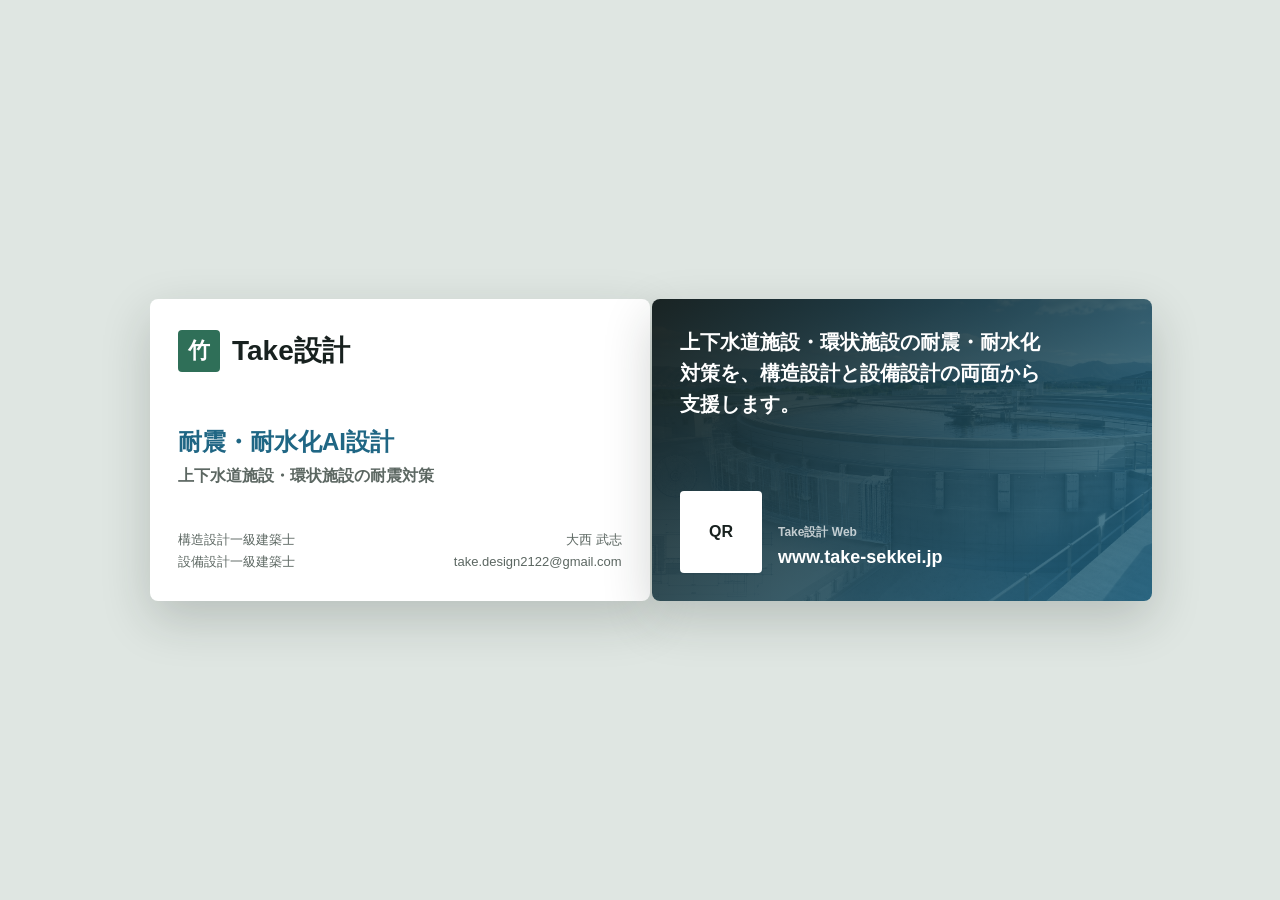
==== card.html @ 8c695004 "Initial Take設計 website" ====
<!doctype html>
<html lang="ja">
  <head>
    <meta charset="utf-8">
    <meta name="viewport" content="width=device-width, initial-scale=1">
    <title>Take設計 名刺案</title>
    <link rel="stylesheet" href="styles.css">
  </head>
  <body class="card-page">
    <main class="card-stage" aria-label="Take設計 名刺プレビュー">
      <section class="business-card front" aria-label="名刺 表面">
        <div class="card-brand">
          <span class="card-mark">竹</span>
          <span>Take設計</span>
        </div>
        <div class="card-main">
          <p class="card-title">耐震・耐水化AI設計</p>
          <p class="card-subtitle">上下水道施設・環状施設の耐震対策</p>
        </div>
        <div class="card-footer">
          <div>
            <p>構造設計一級建築士</p>
            <p>設備設計一級建築士</p>
          </div>
          <div class="card-person">
            <p>大西 武志</p>
            <p>take.design2122@gmail.com</p>
          </div>
        </div>
      </section>

      <section class="business-card back" aria-label="名刺 裏面">
        <p class="back-copy">
          上下水道施設・環状施設の耐震・耐水化対策を、構造設計と設備設計の両面から支援します。
        </p>
        <div class="back-bottom">
          <div class="qr-placeholder" aria-label="QRコード予定位置">QR</div>
          <div>
            <p class="web-label">Take設計 Web</p>
            <p class="web-url">www.take-sekkei.jp</p>
          </div>
        </div>
      </section>
    </main>
  </body>
</html>
---- styles.css ----
:root {
  --ink: #18211f;
  --muted: #5c6762;
  --line: #d9e1dc;
  --paper: #f7f7f2;
  --white: #ffffff;
  --green: #2f6f58;
  --blue: #1f6684;
  --copper: #a25f2d;
  --charcoal: #18211f;
}

* {
  box-sizing: border-box;
}

html {
  scroll-behavior: smooth;
}

body {
  margin: 0;
  color: var(--ink);
  background: var(--paper);
  font-family: -apple-system, BlinkMacSystemFont, "Hiragino Sans", "Yu Gothic", "YuGothic", "Noto Sans JP", sans-serif;
  line-height: 1.7;
}

a {
  color: inherit;
}

.site-header {
  position: fixed;
  z-index: 10;
  top: 0;
  left: 0;
  right: 0;
  display: flex;
  align-items: center;
  justify-content: space-between;
  gap: 24px;
  min-height: 68px;
  padding: 14px clamp(20px, 4vw, 56px);
  color: var(--white);
  background: rgba(16, 25, 23, 0.76);
  backdrop-filter: blur(14px);
  border-bottom: 1px solid rgba(255, 255, 255, 0.18);
}

.brand,
.nav {
  display: flex;
  align-items: center;
}

.brand {
  gap: 10px;
  text-decoration: none;
  font-weight: 700;
  font-size: 18px;
}

.brand-mark {
  display: grid;
  place-items: center;
  width: 34px;
  height: 34px;
  color: var(--charcoal);
  background: var(--white);
  border-radius: 4px;
  font-weight: 800;
}

.nav {
  gap: 18px;
  font-size: 14px;
}

.nav a {
  text-decoration: none;
  color: rgba(255, 255, 255, 0.86);
}

.hero {
  position: relative;
  min-height: 88vh;
  display: grid;
  align-items: end;
  overflow: hidden;
  background: var(--charcoal);
}

.hero-image,
.hero-shade {
  position: absolute;
  inset: 0;
}

.hero-image {
  width: 100%;
  height: 100%;
  object-fit: cover;
}

.hero-shade {
  background:
    linear-gradient(90deg, rgba(11, 19, 17, 0.86), rgba(11, 19, 17, 0.44) 46%, rgba(11, 19, 17, 0.18)),
    linear-gradient(0deg, rgba(11, 19, 17, 0.78), rgba(11, 19, 17, 0) 48%);
}

.hero-content {
  position: relative;
  z-index: 1;
  width: min(920px, 100%);
  padding: 150px clamp(20px, 6vw, 76px) 72px;
  color: var(--white);
}

.eyebrow,
.section-kicker {
  margin: 0 0 12px;
  color: var(--copper);
  font-size: 13px;
  font-weight: 800;
  letter-spacing: 0;
  text-transform: uppercase;
}

h1,
h2,
h3,
p {
  margin-top: 0;
}

h1 {
  margin-bottom: 14px;
  font-size: clamp(52px, 7vw, 92px);
  line-height: 1.04;
  font-weight: 800;
  letter-spacing: 0;
}

.hero-lead {
  margin-bottom: 12px;
  font-size: clamp(24px, 3vw, 38px);
  font-weight: 700;
}

.hero-copy {
  max-width: 680px;
  margin-bottom: 30px;
  color: rgba(255, 255, 255, 0.9);
  font-size: clamp(17px, 2vw, 22px);
}

.hero-actions {
  display: flex;
  flex-wrap: wrap;
  gap: 12px;
}

.primary-link,
.secondary-link {
  display: inline-flex;
  align-items: center;
  justify-content: center;
  min-height: 46px;
  padding: 10px 18px;
  border-radius: 4px;
  text-decoration: none;
  font-weight: 700;
}

.primary-link {
  background: var(--white);
  color: var(--charcoal);
}

.secondary-link {
  color: var(--white);
  border: 1px solid rgba(255, 255, 255, 0.48);
}

.section {
  padding: 76px clamp(20px, 5vw, 72px);
}

.section-inner {
  width: min(1120px, 100%);
  margin: 0 auto;
}

.intro {
  background: var(--white);
}

.intro-grid,
.work-layout,
.credentials-grid {
  display: grid;
  grid-template-columns: minmax(220px, 0.8fr) minmax(280px, 1.2fr);
  gap: clamp(28px, 5vw, 72px);
  align-items: start;
}

h2 {
  margin-bottom: 18px;
  font-size: clamp(28px, 4vw, 44px);
  line-height: 1.24;
  letter-spacing: 0;
}

.intro-grid p:last-child,
.note {
  color: var(--muted);
}

.field-section {
  background: #edf2ef;
}

.field-grid {
  display: grid;
  grid-template-columns: repeat(3, minmax(0, 1fr));
  gap: 18px;
  margin-top: 28px;
}

.field-item {
  min-height: 220px;
  padding: 26px;
  background: var(--white);
  border: 1px solid var(--line);
  border-radius: 8px;
}

.field-item h3 {
  margin-bottom: 14px;
  color: var(--green);
  font-size: 22px;
  line-height: 1.35;
}

.field-item p {
  margin-bottom: 0;
  color: var(--muted);
}

.work-section {
  background: var(--paper);
}

.work-list {
  display: grid;
  grid-template-columns: repeat(2, minmax(0, 1fr));
  gap: 12px;
  margin: 0;
  padding: 0;
  list-style: none;
}

.work-list li {
  padding: 14px 16px;
  background: var(--white);
  border-left: 4px solid var(--blue);
  border-radius: 4px;
  box-shadow: 0 1px 0 rgba(24, 33, 31, 0.08);
}

.credentials {
  color: var(--white);
  background: var(--charcoal);
}

.credentials .section-kicker {
  color: #d99a5f;
}

.credential-list {
  display: grid;
  gap: 12px;
}

.credential-list p {
  margin: 0;
  padding: 16px 18px;
  border: 1px solid rgba(255, 255, 255, 0.18);
  border-radius: 4px;
  color: rgba(255, 255, 255, 0.9);
}

.contact-section {
  background: var(--white);
}

.contact-box {
  padding: clamp(28px, 5vw, 56px);
  border: 1px solid var(--line);
  border-radius: 8px;
  background: linear-gradient(135deg, #ffffff, #f1f5f3);
}

.mail-link {
  display: inline-flex;
  overflow-wrap: anywhere;
  margin: 8px 0 22px;
  color: var(--blue);
  font-size: clamp(20px, 3vw, 28px);
  font-weight: 800;
  text-decoration-thickness: 2px;
  text-underline-offset: 5px;
}

.site-footer {
  display: flex;
  justify-content: space-between;
  gap: 16px;
  padding: 22px clamp(20px, 4vw, 56px);
  color: rgba(255, 255, 255, 0.76);
  background: #101715;
  font-size: 14px;
}

.card-page {
  min-height: 100vh;
  display: grid;
  place-items: center;
  padding: 28px;
  background: #dfe6e2;
}

.card-stage {
  display: grid;
  grid-template-columns: repeat(2, minmax(280px, 1fr));
  gap: 24px;
  width: min(980px, 100%);
}

.business-card {
  aspect-ratio: 91 / 55;
  min-height: 302px;
  display: flex;
  flex-direction: column;
  justify-content: space-between;
  padding: 28px;
  border-radius: 8px;
  box-shadow: 0 18px 50px rgba(24, 33, 31, 0.2);
}

.business-card.front {
  background: var(--white);
}

.business-card.back {
  color: var(--white);
  background:
    linear-gradient(135deg, rgba(24, 33, 31, 0.96), rgba(31, 102, 132, 0.78)),
    url("assets/hero-water-infrastructure.png") center / cover;
}

.card-brand {
  display: flex;
  align-items: center;
  gap: 12px;
  font-size: 28px;
  font-weight: 800;
}

.card-mark {
  display: grid;
  place-items: center;
  width: 42px;
  height: 42px;
  color: var(--white);
  background: var(--green);
  border-radius: 4px;
  font-size: 22px;
}

.card-main {
  margin-top: 28px;
}

.card-title {
  margin-bottom: 4px;
  color: var(--blue);
  font-size: 24px;
  font-weight: 800;
  line-height: 1.35;
}

.card-subtitle {
  color: var(--muted);
  font-weight: 700;
}

.card-footer {
  display: flex;
  justify-content: space-between;
  gap: 18px;
  color: var(--muted);
  font-size: 13px;
}

.card-footer p,
.card-person p,
.back-bottom p {
  margin: 0;
}

.card-person {
  text-align: right;
}

.back-copy {
  width: min(360px, 100%);
  margin: 0;
  font-size: 20px;
  font-weight: 700;
  line-height: 1.55;
}

.back-bottom {
  display: flex;
  align-items: end;
  gap: 16px;
}

.qr-placeholder {
  display: grid;
  place-items: center;
  width: 82px;
  height: 82px;
  color: var(--charcoal);
  background: var(--white);
  border-radius: 4px;
  font-weight: 800;
}

.web-label {
  color: rgba(255, 255, 255, 0.72);
  font-size: 12px;
  font-weight: 700;
}

.web-url {
  overflow-wrap: anywhere;
  font-size: 18px;
  font-weight: 800;
}

@media (max-width: 820px) {
  .site-header {
    position: absolute;
    align-items: flex-start;
    flex-direction: column;
    gap: 10px;
  }

  .nav {
    width: 100%;
    justify-content: space-between;
    gap: 8px;
    font-size: 13px;
  }

  .hero {
    min-height: 86vh;
  }

  .hero-content {
    padding-top: 168px;
    padding-bottom: 44px;
  }

  .intro-grid,
  .work-layout,
  .credentials-grid,
  .field-grid,
  .work-list,
  .card-stage {
    grid-template-columns: 1fr;
  }

  .field-item {
    min-height: auto;
  }

  .site-footer {
    flex-direction: column;
  }

  .business-card {
    min-height: 0;
  }
}

@media print {
  body.card-page {
    display: block;
    padding: 0;
    background: white;
  }

  .card-stage {
    display: block;
    width: auto;
  }

  .business-card {
    width: 91mm;
    height: 55mm;
    min-height: 0;
    margin: 0 0 8mm;
    box-shadow: none;
    border: 0.2mm solid #ccd5d0;
    break-inside: avoid;
  }
}
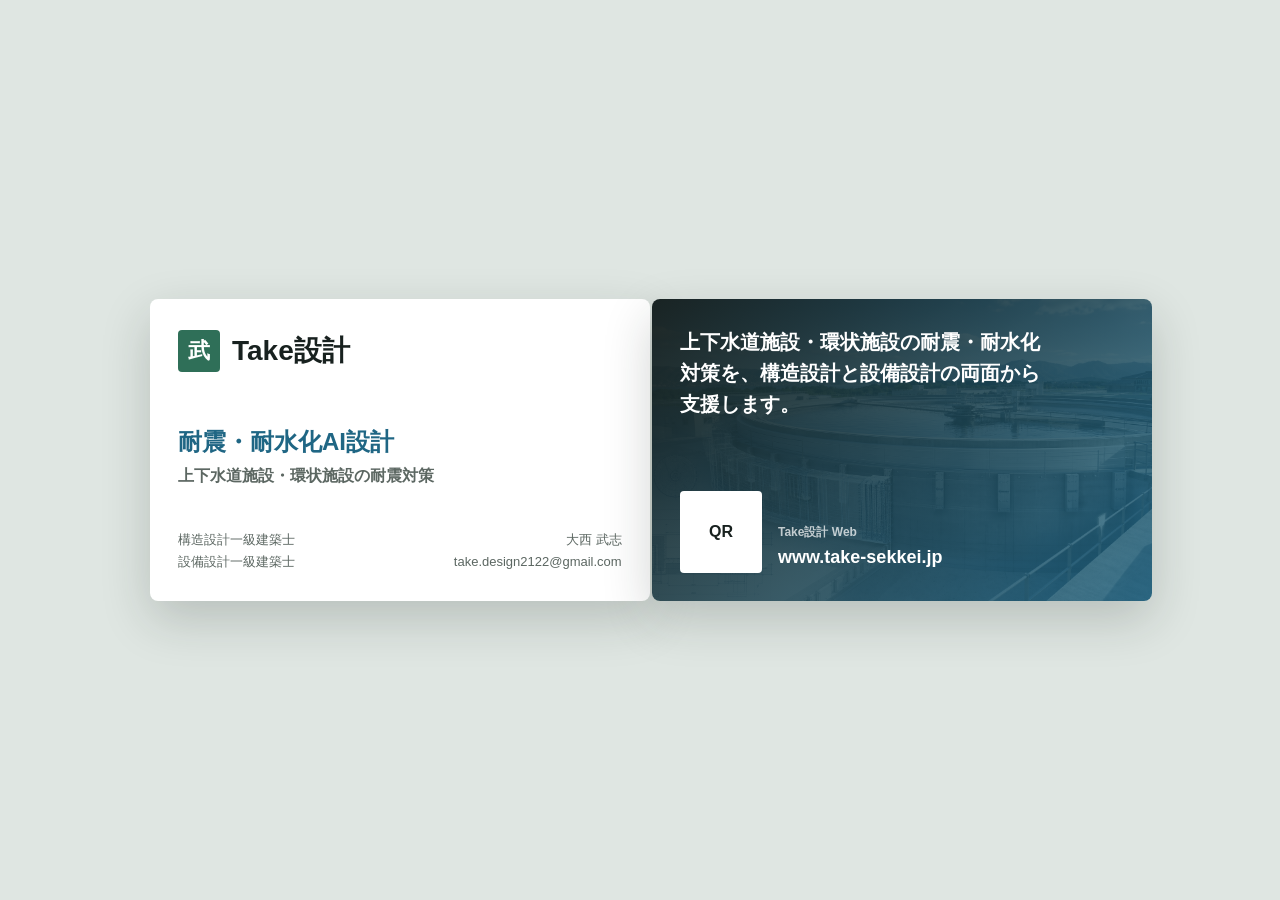
==== commit 6e09a1a4: "Fix Take設計 kanji mark" ====
--- a/card.html
+++ b/card.html
@@ -10,7 +10,7 @@
     <main class="card-stage" aria-label="Take設計 名刺プレビュー">
       <section class="business-card front" aria-label="名刺 表面">
         <div class="card-brand">
-          <span class="card-mark">竹</span>
+          <span class="card-mark">武</span>
           <span>Take設計</span>
         </div>
         <div class="card-main">
